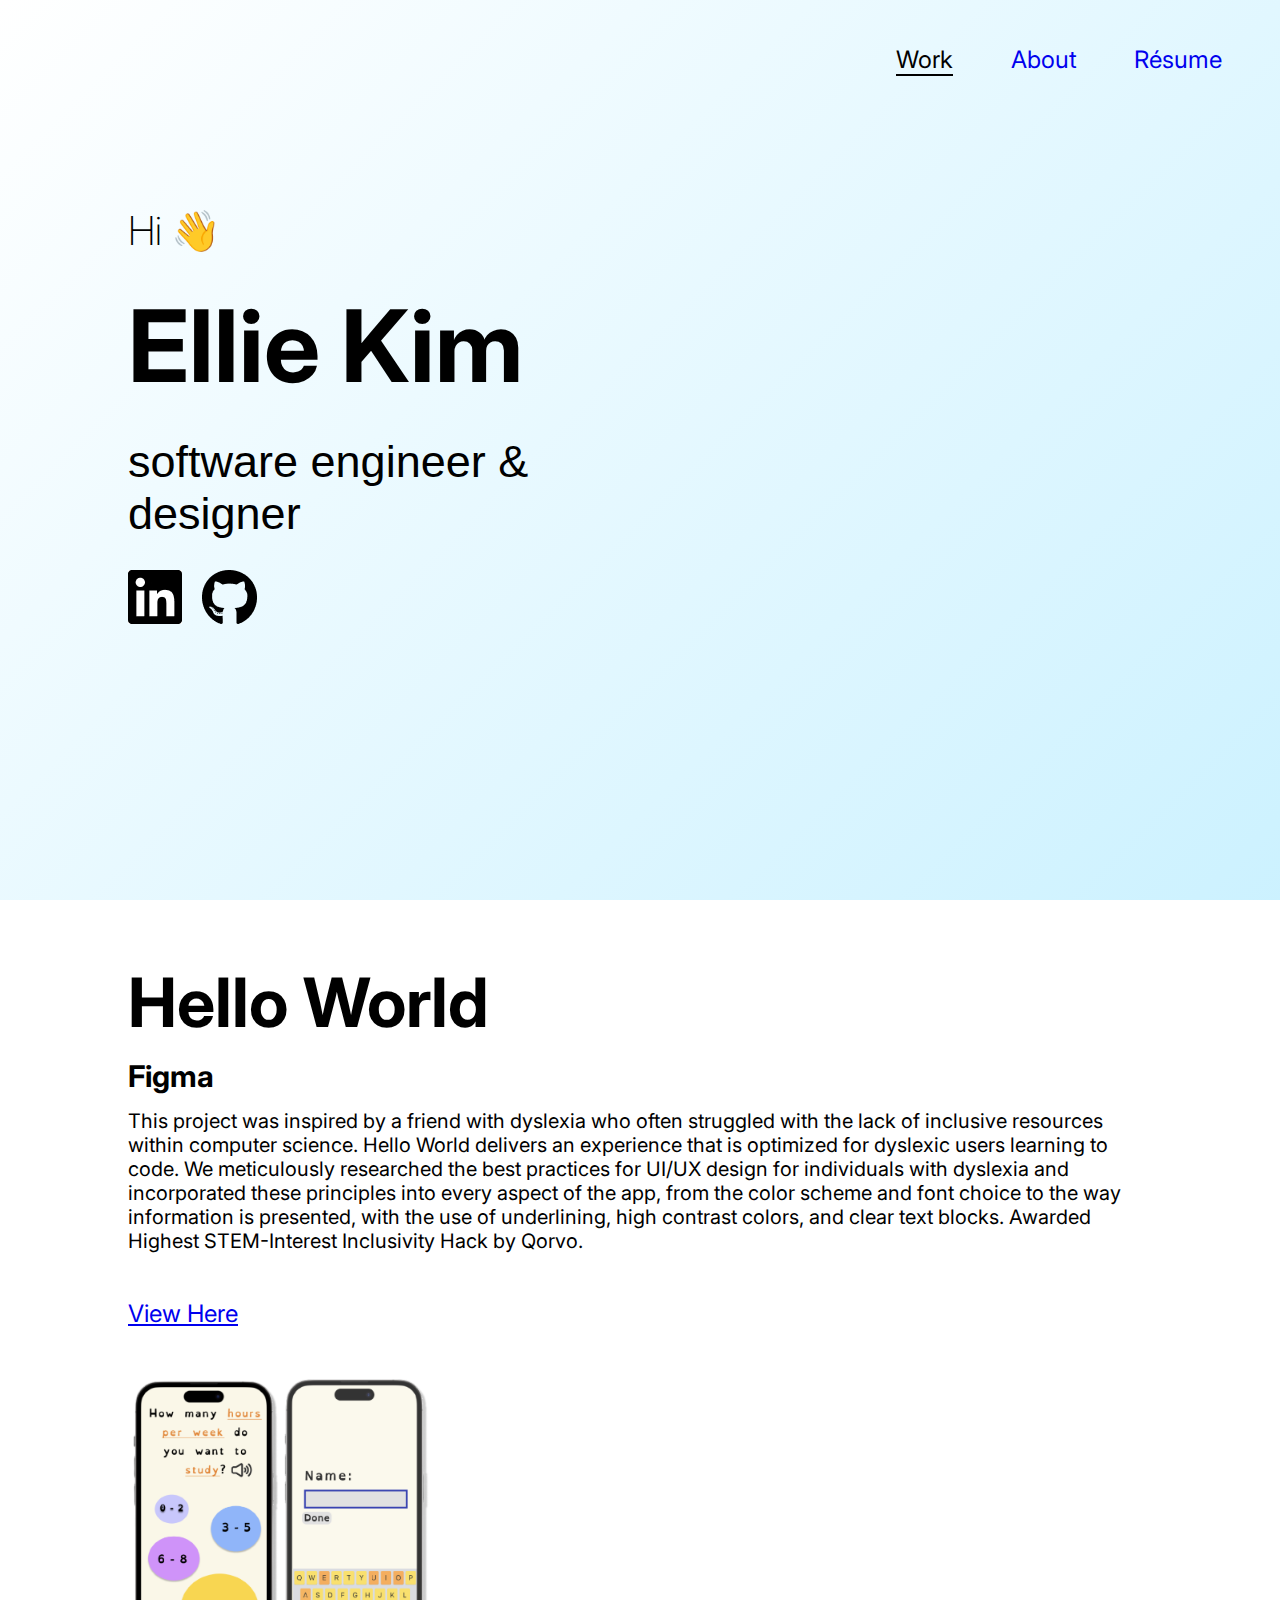
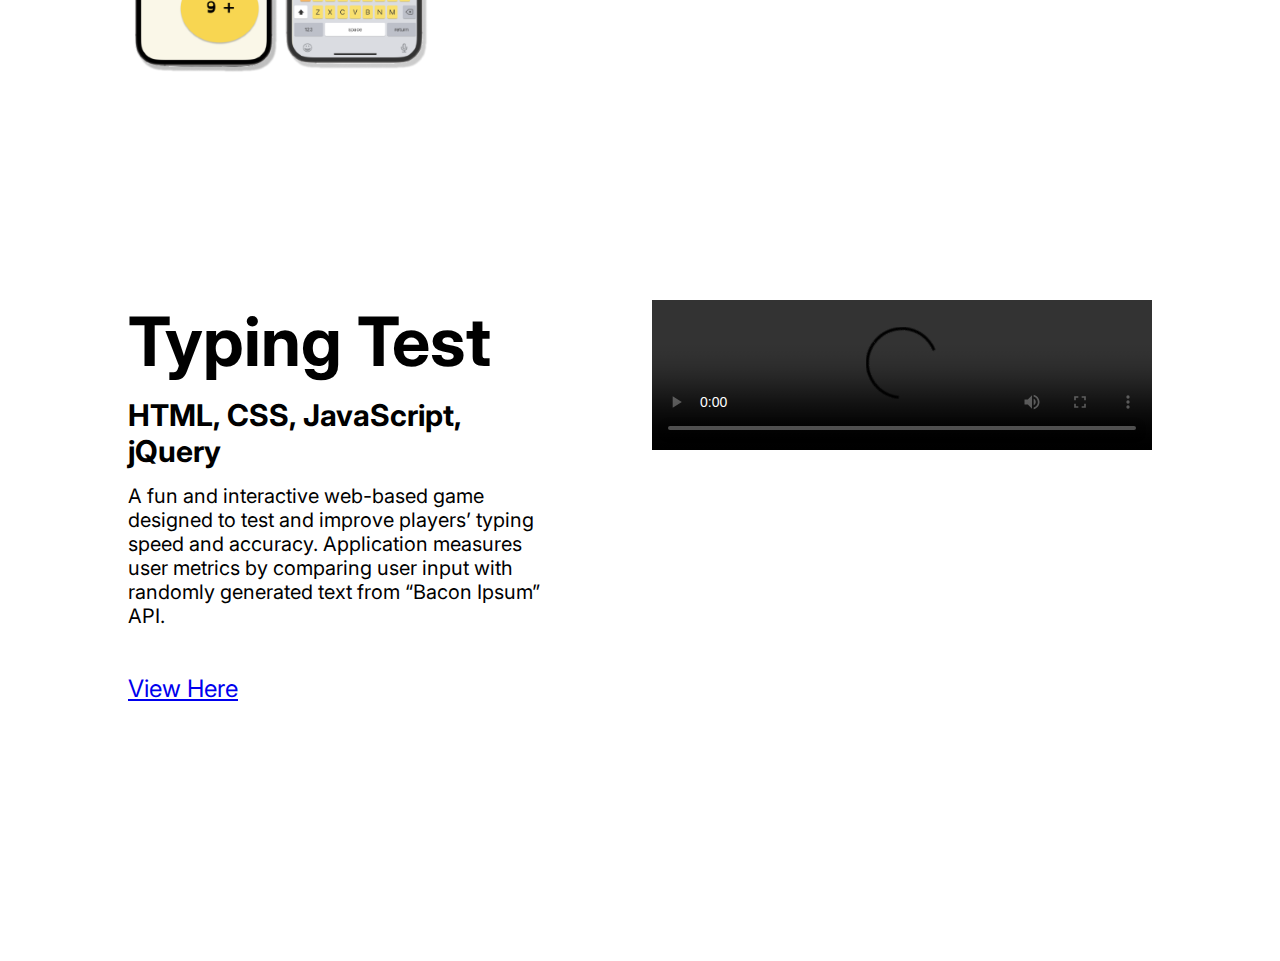
==== index.html @ 30b0d0a5 "Add files via upload" ====
<!DOCTYPE html>
<html>
    <head>
        <title>Ellie Kim</title>
        <link rel="preconnect" href="https://fonts.googleapis.com">
<link rel="preconnect" href="https://fonts.gstatic.com" crossorigin>
<link href="https://fonts.googleapis.com/css2?family=Inter:wght@200;700&display=swap" rel="stylesheet">
        <link href = "styles.css" rel = "stylesheet" type = "text/css">
    </head>
    <body>

        <div id = "gradient">
        <div id = "navbar">
            <p id = "work">Work</p>
            <a href = "about.html"><p>About</p></a>
            <a target = "_blank" href = "https://docs.google.com/document/d/1kHKaTKi2Gh1-CuP1-AIy94Ackhm2jKI2WcAM9xgqelk/edit?usp=sharing"><p>Résume</p></a>
        </div>
        <div id = "heading">
            <h2>Hi  👋</h2>
            <h1>Ellie Kim</h1>
            <h2 id = "descrip">software engineer & designer</h2>
            <div id = "imageHeading">
                <a href = "https://linkedin.com/in/elliekim04" target = "_blank"><img src = "LinkedInPhoto.jpg"></a>
                <a href = "https://github.com/ellieekimm" target = "_blank"><img src = "GitHub.png"></a>
            </div>
        </div>
    </div>
        <div id = "firstItem">
        <div id = "firstItemText">
            <h1>Hello World</h1>
            <h3>Figma</h3>
            <p>This project was inspired by a friend with dyslexia who often struggled with the lack of inclusive resources within computer science. Hello World delivers an experience that is optimized for dyslexic users learning to code. We meticulously researched the best practices for UI/UX design for individuals with dyslexia and incorporated these principles into every aspect of the app, from the color scheme and font choice to the way information is presented, with the use of underlining, high contrast colors, and clear text blocks. Awarded Highest STEM-Interest Inclusivity Hack by Qorvo.
            </p>
            <a target = "_blank" href = "https://www.figma.com/file/G4w9S61qLmRA6OBrvPIbES/Pearl-Hack-App?type=design&node-id=0%3A1&mode=design&t=wmik6i7q5jWJwvvY-1"><p class = "underline"></br>View Here</p></a>
            <div id = "images1">
            <img src = "HelloWorld1.png">
            <img src = "HelloWorld2.png" id = "image2hw">
            <iframe width="560" height="340" src="https://www.youtube.com/embed/pjydZ48whs0" title="YouTube video player" frameborder="0" allow="accelerometer; autoplay; clipboard-write; encrypted-media; gyroscope; picture-in-picture; web-share" allowfullscreen></iframe>
        </div>
        </div>
    </div>
    <div id = "secondItem">
        <div id = "secondItemText">
            <h1>Typing Test</h1>
            <h3>HTML, CSS, JavaScript, jQuery</h3>
            <p>A fun and interactive web-based game designed to test and improve players’ typing speed and accuracy. Application measures user metrics by comparing user input with randomly generated text from “Bacon Ipsum” API. 
            </p>
            <a target = "_blank" href = "https://ellieekimm.github.io/typingAccuracy.github.io/"><p class = "underline"></br>View Here</p></a>
        </div>
            <div id = "secondVid">
            <video width = "500" controls autoplay><source src = "TypingTest.mov" type = "video/mp4"></video>
        </div>
        </div>
    </div>

    <script src = "index.js"></script>
    </body>
</html>
---- styles.css ----
*{
    margin: 0;
    padding: 0;
}
html{
    height: 100vh;
    font-family: "Arial";
    background: #FFF;
}
p{
    font-size: 24px;
    margin-bottom: 2px;
}
h3{
    font-size: 30px;
}
h2{
    font-size: 40px;
    gap: 10px;
    font-weight: 200;
    font-family: "Inter";
    margin-bottom: 30px;
}
h1{
    font-family: "Inter";
    line-height: normal;
    font-size: 100px;
    margin-bottom: 30px;
}
#descrip{
    font-family: "Arial";
    font-size: 45px;
    font-style: normal;
    font-weight: 400;
    line-height: normal;
    width: 80%;
}

#navbar{
    display: flex;
    margin-left: 70%;
    width: 30%;
    gap: 15%;
}
#navbar p{
    padding-top: 45px;
    font-family: "Inter";
}
#heading{
    margin-top: 10%;
    display: flex;
    flex-direction: column;
    width: 40%;
    margin-right: 50%;
    margin-left: 10%;
}
#imageHeading{
    display: flex;
    flex-direction: row;
    gap: 20px;
}
#firstItemText{
    display: flex;
    flex-direction: column;
    margin-left: 10%;
    width: 80%;
    gap: 15px;
    font-family: "Inter";
}
#firstItemText > h1{
    margin-bottom: 0px;
    padding-top: 6%;
    font-size: 68px;
}
#secondItemText > h1{
    padding-top: 0%;
}
#firstItemText > p{
    font-size: 20px;
}
#firstItem{
    display: flex;
    height: 1000px;
}
#images1{
    margin-top: 30px;
    display: flex;
    height: 30%;
}
.underline{
    text-decoration: underline;
}
#gradient{
    background: linear-gradient(-45deg, #33c9ff, #ffffff);
	background-size: 400% 400%;
	animation: gradient 5s ease infinite;
	height: 100vh;
}
#image2hw{
    margin-right: 15%;
}
#secondItemText{
    display: flex;
    flex-direction: column;
    width: 80%;
    gap: 15px;
    font-family: "Inter";
}
#secondItemText > h1{
    margin-bottom: 0px;
    font-size: 68px;
}
#secondItemText > p{
    font-size: 20px;
}
#secondItem{
    display: flex;
    margin-left: 10%;
    gap: 10%;
    margin-right: 10%;
    padding-bottom: 20%;
}
@keyframes gradient {
	0% {
		background-position: 0% 50%;
	}
	50% {
		background-position: 100% 50%;
	}
	100% {
		background-position: 0% 50%;
	}
}
a{
    text-decoration: none;
}
a:visited{
    color: black;
}
#navbar > #work{
    border-bottom: 2px solid black;
}
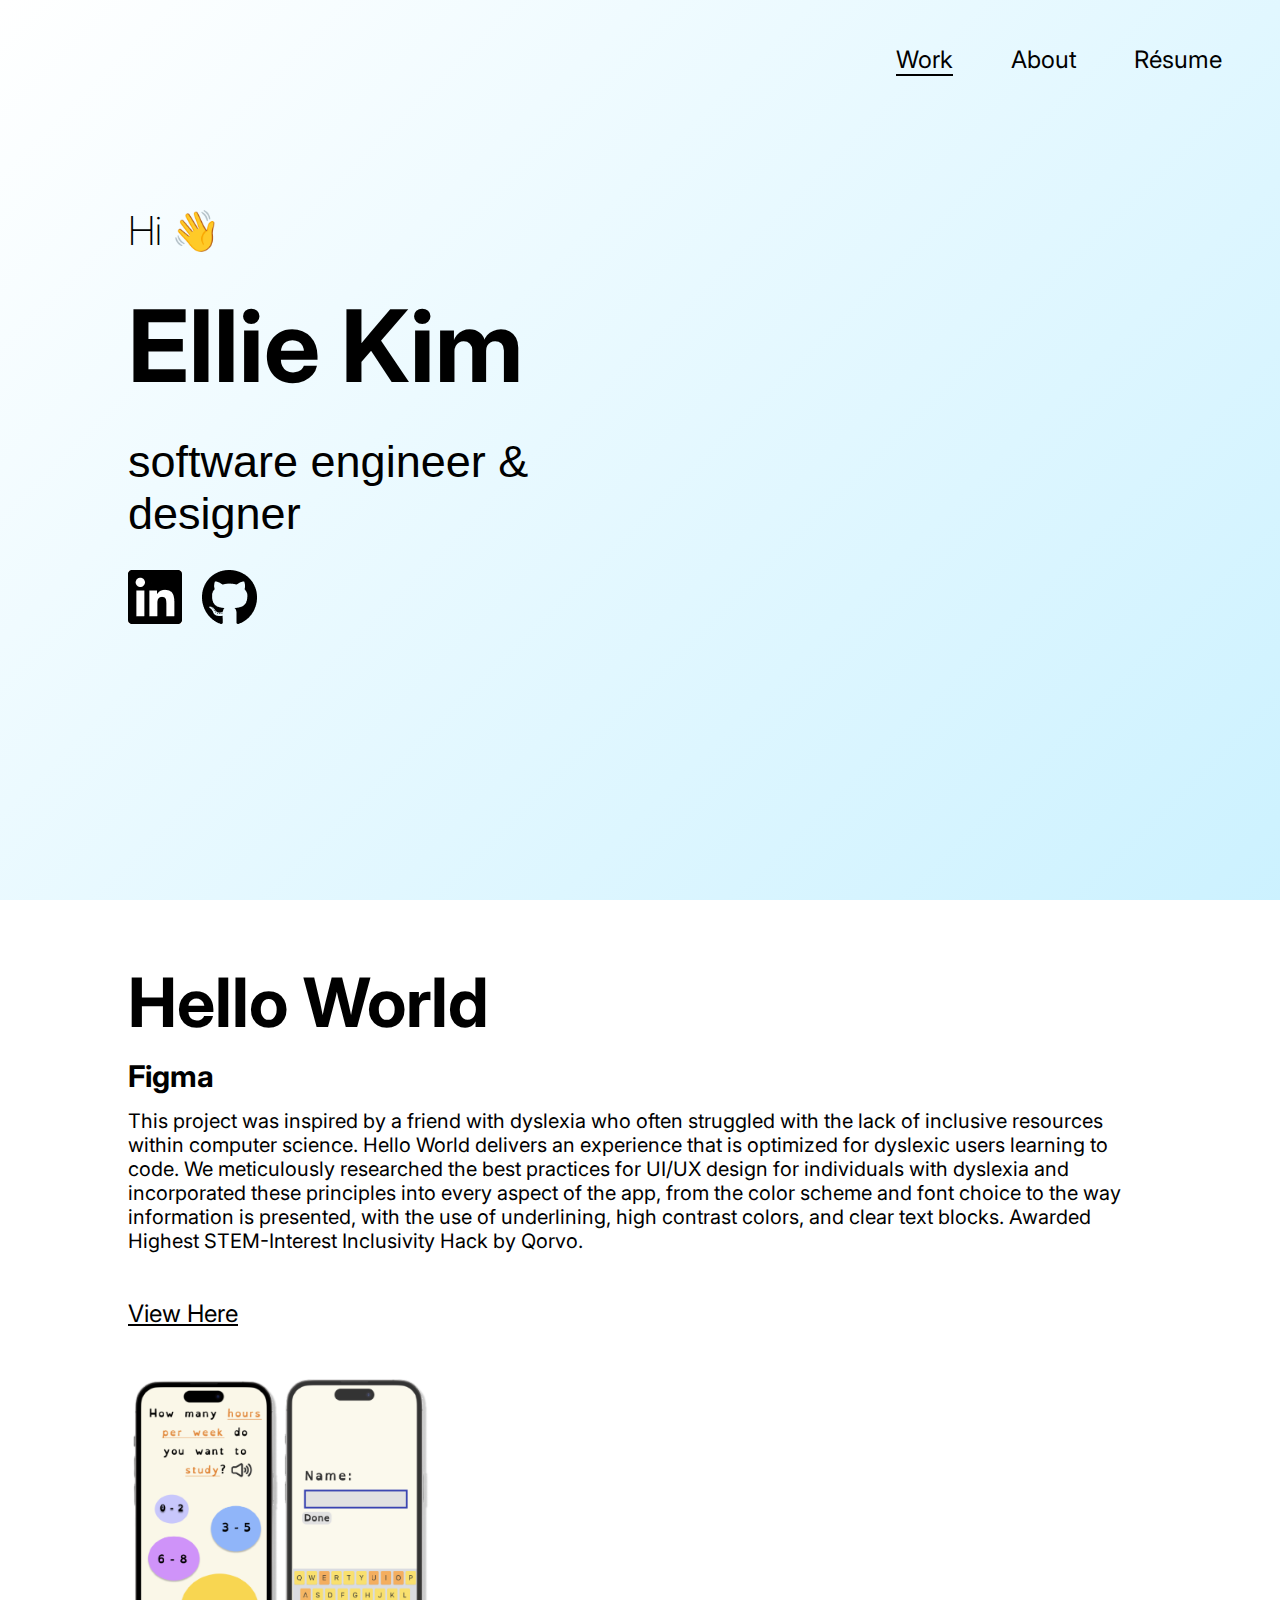
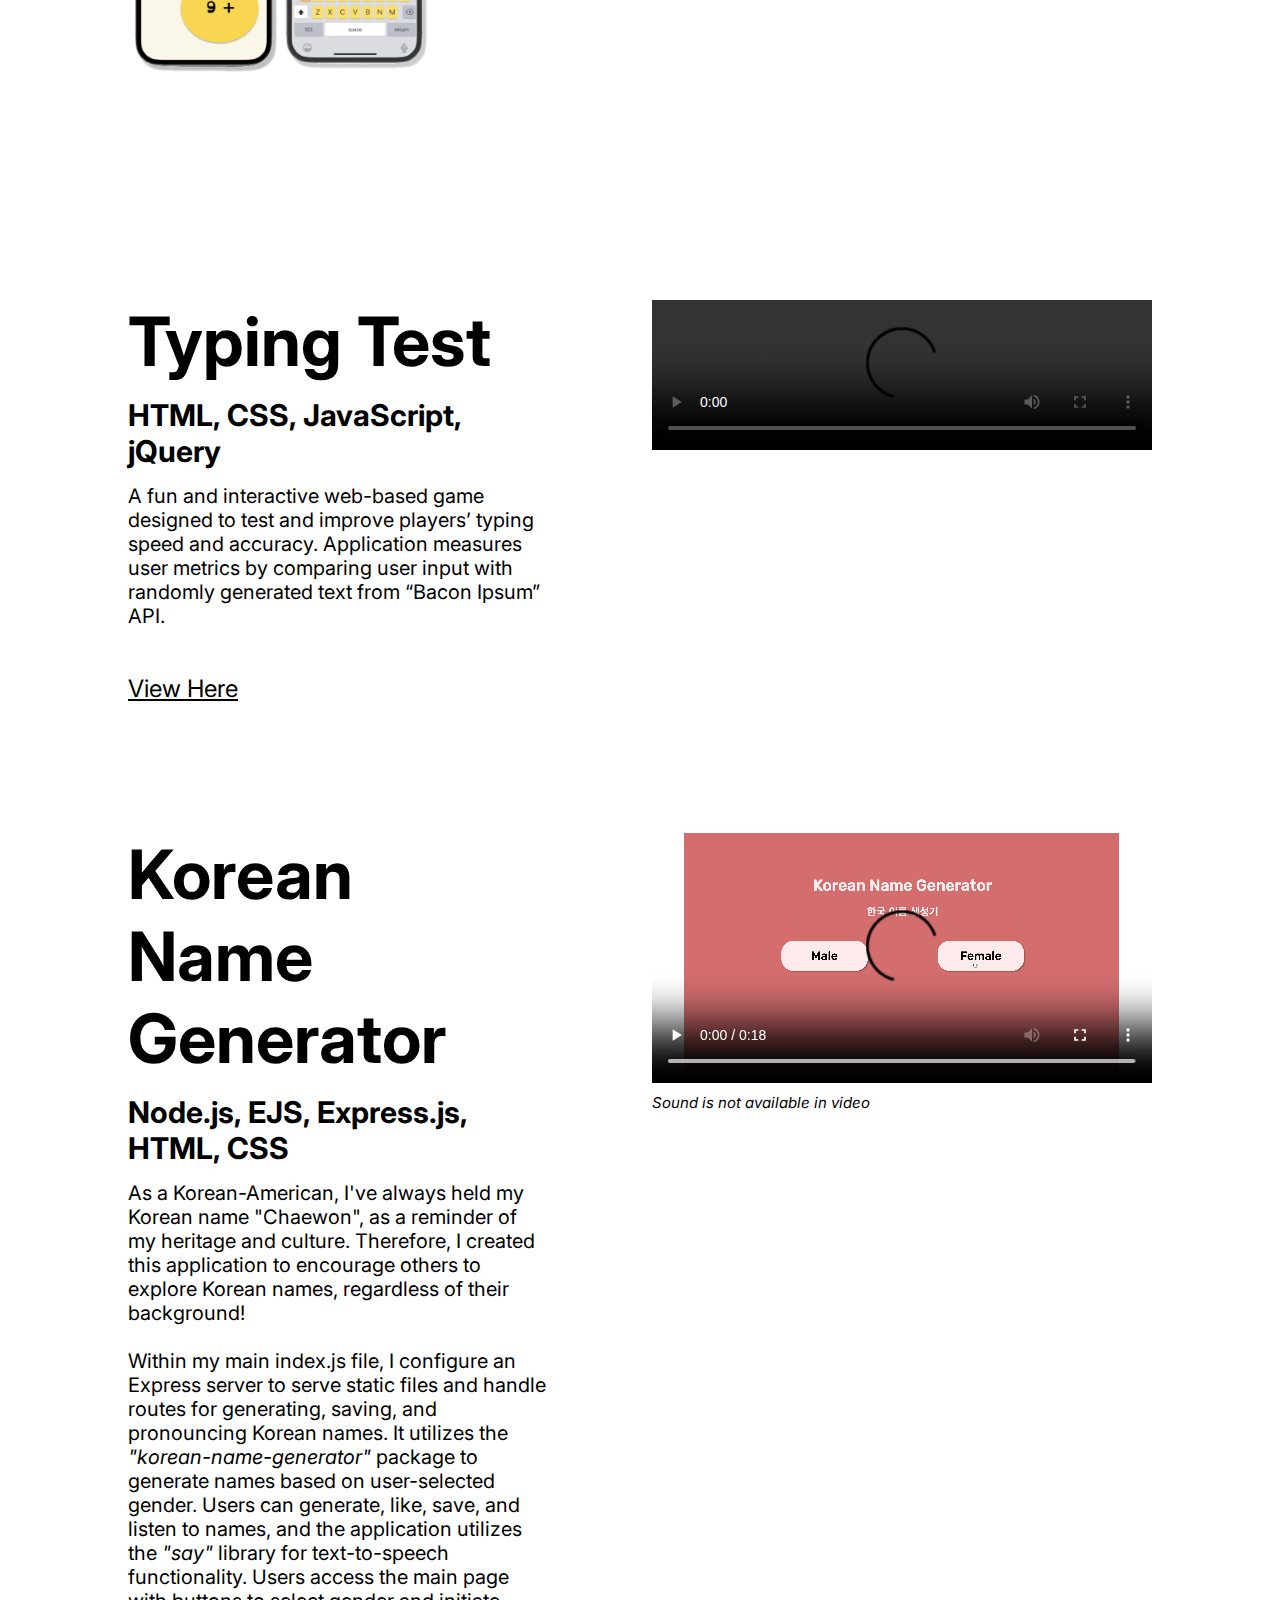
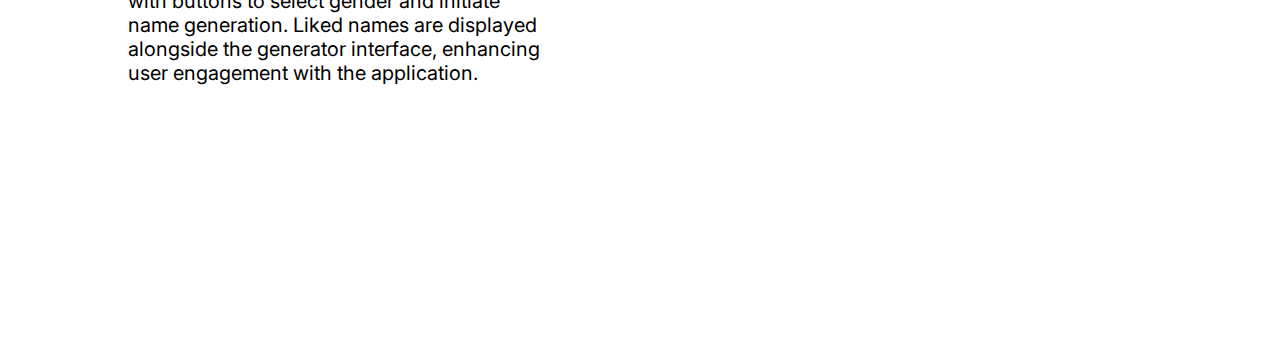
==== commit 68c3635d: "Added updated pprojects" ====
--- a/index.html
+++ b/index.html
@@ -51,8 +51,21 @@
             <video width = "500" controls autoplay><source src = "TypingTest.mov" type = "video/mp4"></video>
         </div>
         </div>
+        <div id = "thirdItem">
+            <div id = "thirdItemText">
+                <h1>Korean Name Generator</h1>
+                <h3>Node.js, EJS, Express.js, HTML, CSS</h3>
+                <p>As a Korean-American, I've always held my Korean name "Chaewon", as a reminder of my heritage and culture. Therefore, I created this application to encourage others to explore Korean names, regardless of their background! 
+                    <br><br>Within my main index.js file, I configure an Express server to serve static files and handle routes for generating, saving, and pronouncing Korean names. It utilizes the <em>"korean-name-generator"</em> package to generate names based on user-selected gender. Users can generate, like, save, and listen to names, and the application utilizes the <em>"say"</em> library for text-to-speech functionality. Users access the main page with buttons to select gender and initiate name generation. Liked names are displayed alongside the generator interface, enhancing user engagement with the application.</p>
+            </div>
+            <div id = "koreavideo">
+            <video width = "500" height = "250" controls autoplay><source src = "koreavideo.mov" type = "video/mp4"></video>
+            <p><em>Sound is not available in video</em></p>
+        </div>
+        </div>
     </div>
 
     <script src = "index.js"></script>
     </body>
-</html>+</html>
+
--- a/styles.css
+++ b/styles.css
@@ -118,7 +118,28 @@
     margin-left: 10%;
     gap: 10%;
     margin-right: 10%;
+    padding-bottom: 10%;
+}
+#thirdItem{
+    display: flex;
+    margin-left: 10%;
+    gap: 10%;
+    margin-right: 10%;
     padding-bottom: 20%;
+}
+#thirdItemText{
+    display: flex;
+    flex-direction: column;
+    width: 80%;
+    gap: 15px;
+    font-family: "Inter";
+}
+#thirdItemText > h1{
+    margin-bottom: 0px;
+    font-size: 68px;
+}
+#thirdItemText > p{
+    font-size: 20px;
 }
 @keyframes gradient {
 	0% {
@@ -134,9 +155,26 @@
 a{
     text-decoration: none;
 }
+a{
+    color: black;
+}
 a:visited{
     color: black;
 }
 #navbar > #work{
     border-bottom: 2px solid black;
+}
+
+#korean{
+    width: 500px;
+    height: 250px;
+}
+#koreavideo{
+    display: flex;
+    flex-direction: column;
+    gap: 10px;
+    font-family: "Inter";
+}
+#koreavideo p{
+    font-size: 15px;
 }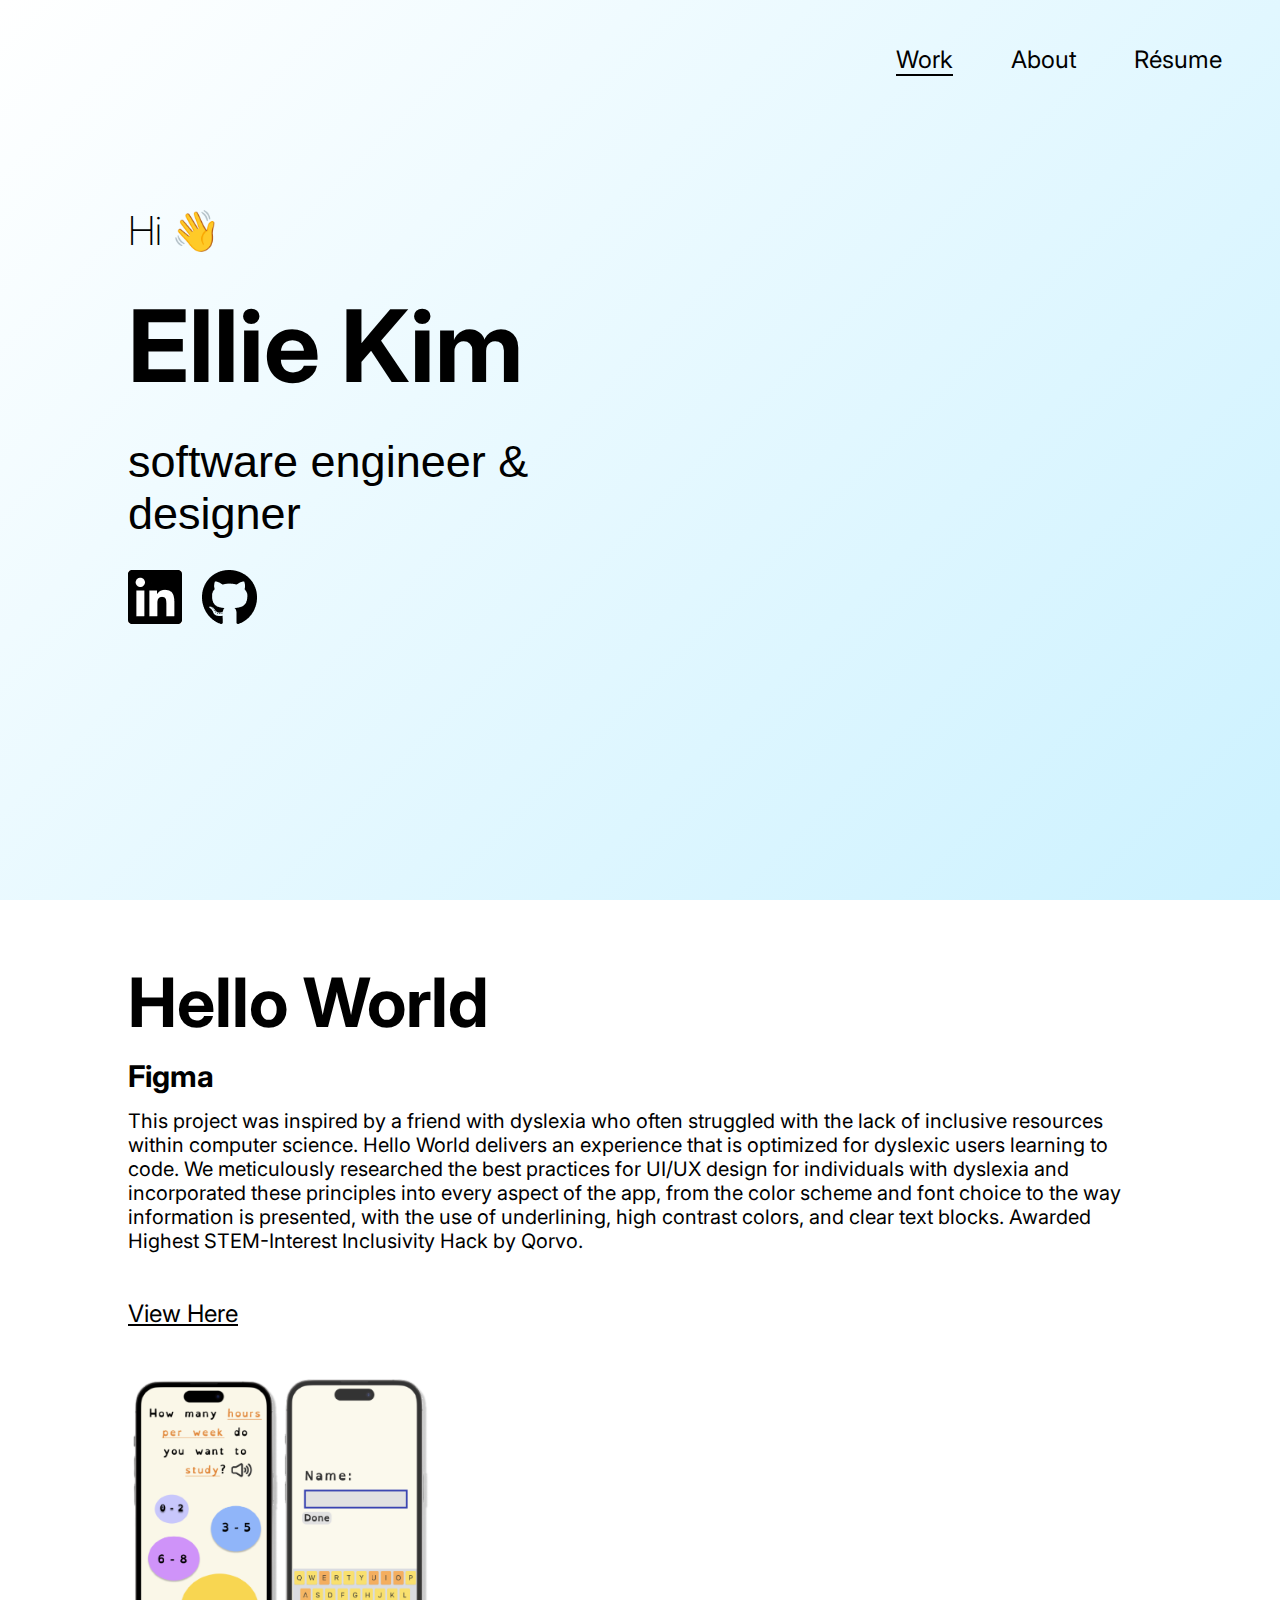
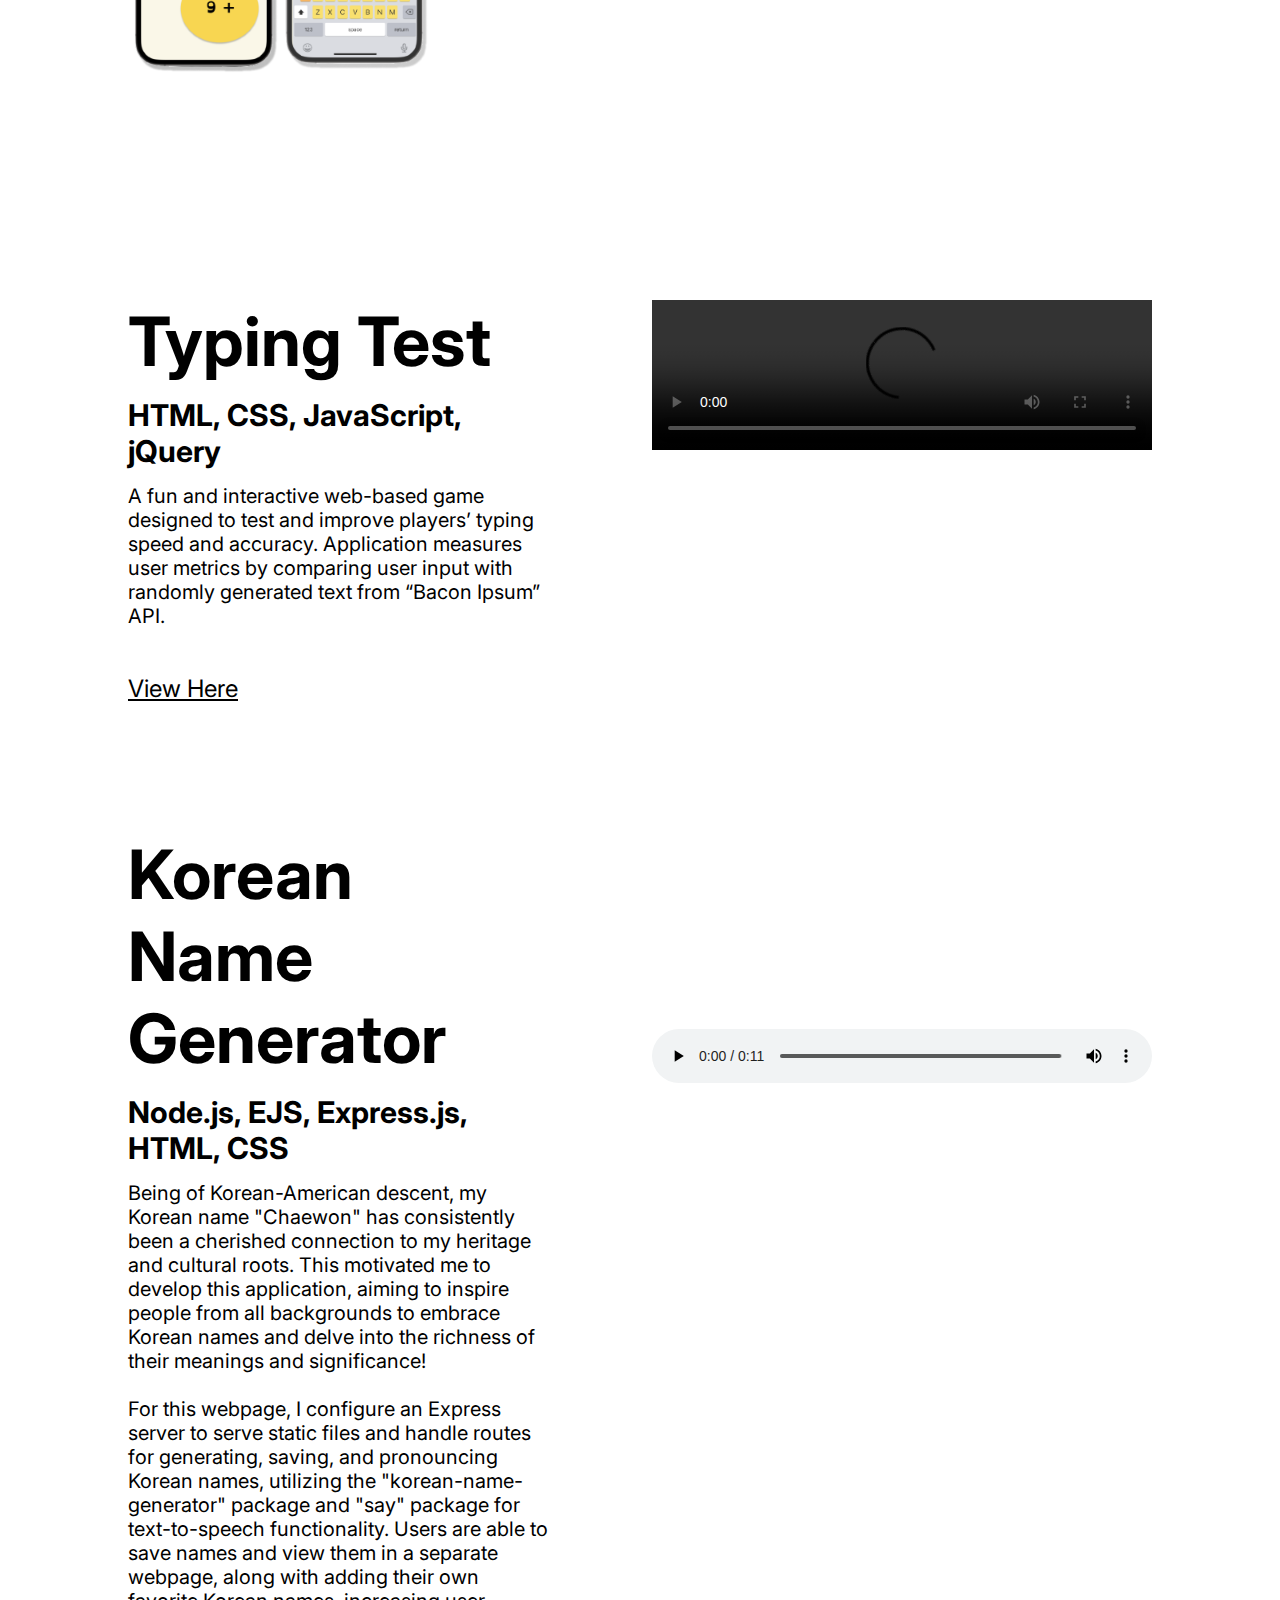
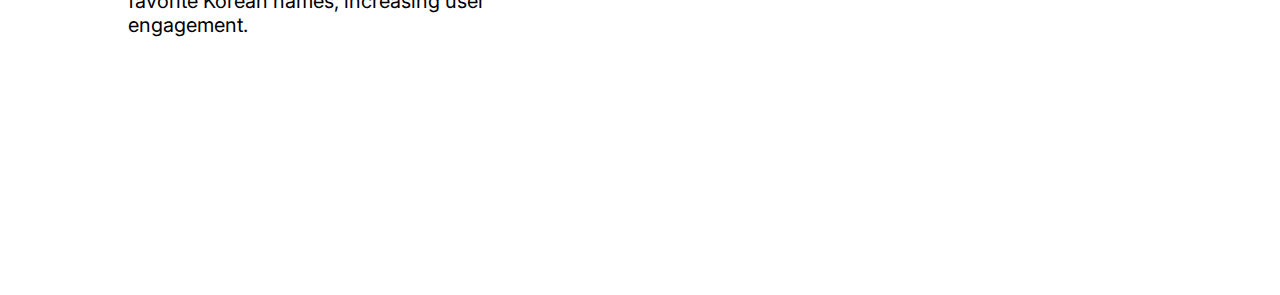
==== commit f30d7e48: "Fixed videos" ====
--- a/index.html
+++ b/index.html
@@ -55,12 +55,11 @@
             <div id = "thirdItemText">
                 <h1>Korean Name Generator</h1>
                 <h3>Node.js, EJS, Express.js, HTML, CSS</h3>
-                <p>As a Korean-American, I've always held my Korean name "Chaewon", as a reminder of my heritage and culture. Therefore, I created this application to encourage others to explore Korean names, regardless of their background! 
-                    <br><br>Within my main index.js file, I configure an Express server to serve static files and handle routes for generating, saving, and pronouncing Korean names. It utilizes the <em>"korean-name-generator"</em> package to generate names based on user-selected gender. Users can generate, like, save, and listen to names, and the application utilizes the <em>"say"</em> library for text-to-speech functionality. Users access the main page with buttons to select gender and initiate name generation. Liked names are displayed alongside the generator interface, enhancing user engagement with the application.</p>
+                <p>Being of Korean-American descent, my Korean name "Chaewon" has consistently been a cherished connection to my heritage and cultural roots. This motivated me to develop this application, aiming to inspire people from all backgrounds to embrace Korean names and delve into the richness of their meanings and significance!
+                    <br><br>For this webpage, I configure an Express server to serve static files and handle routes for generating, saving, and pronouncing Korean names, utilizing the "korean-name-generator" package and "say" package for text-to-speech functionality. Users are able to save names and view them in a separate webpage, along with adding their own favorite Korean names, increasing user engagement. </p>
             </div>
             <div id = "koreavideo">
             <video width = "500" height = "250" controls autoplay><source src = "koreavideo.mov" type = "video/mp4"></video>
-            <p><em>Sound is not available in video</em></p>
         </div>
         </div>
     </div>
